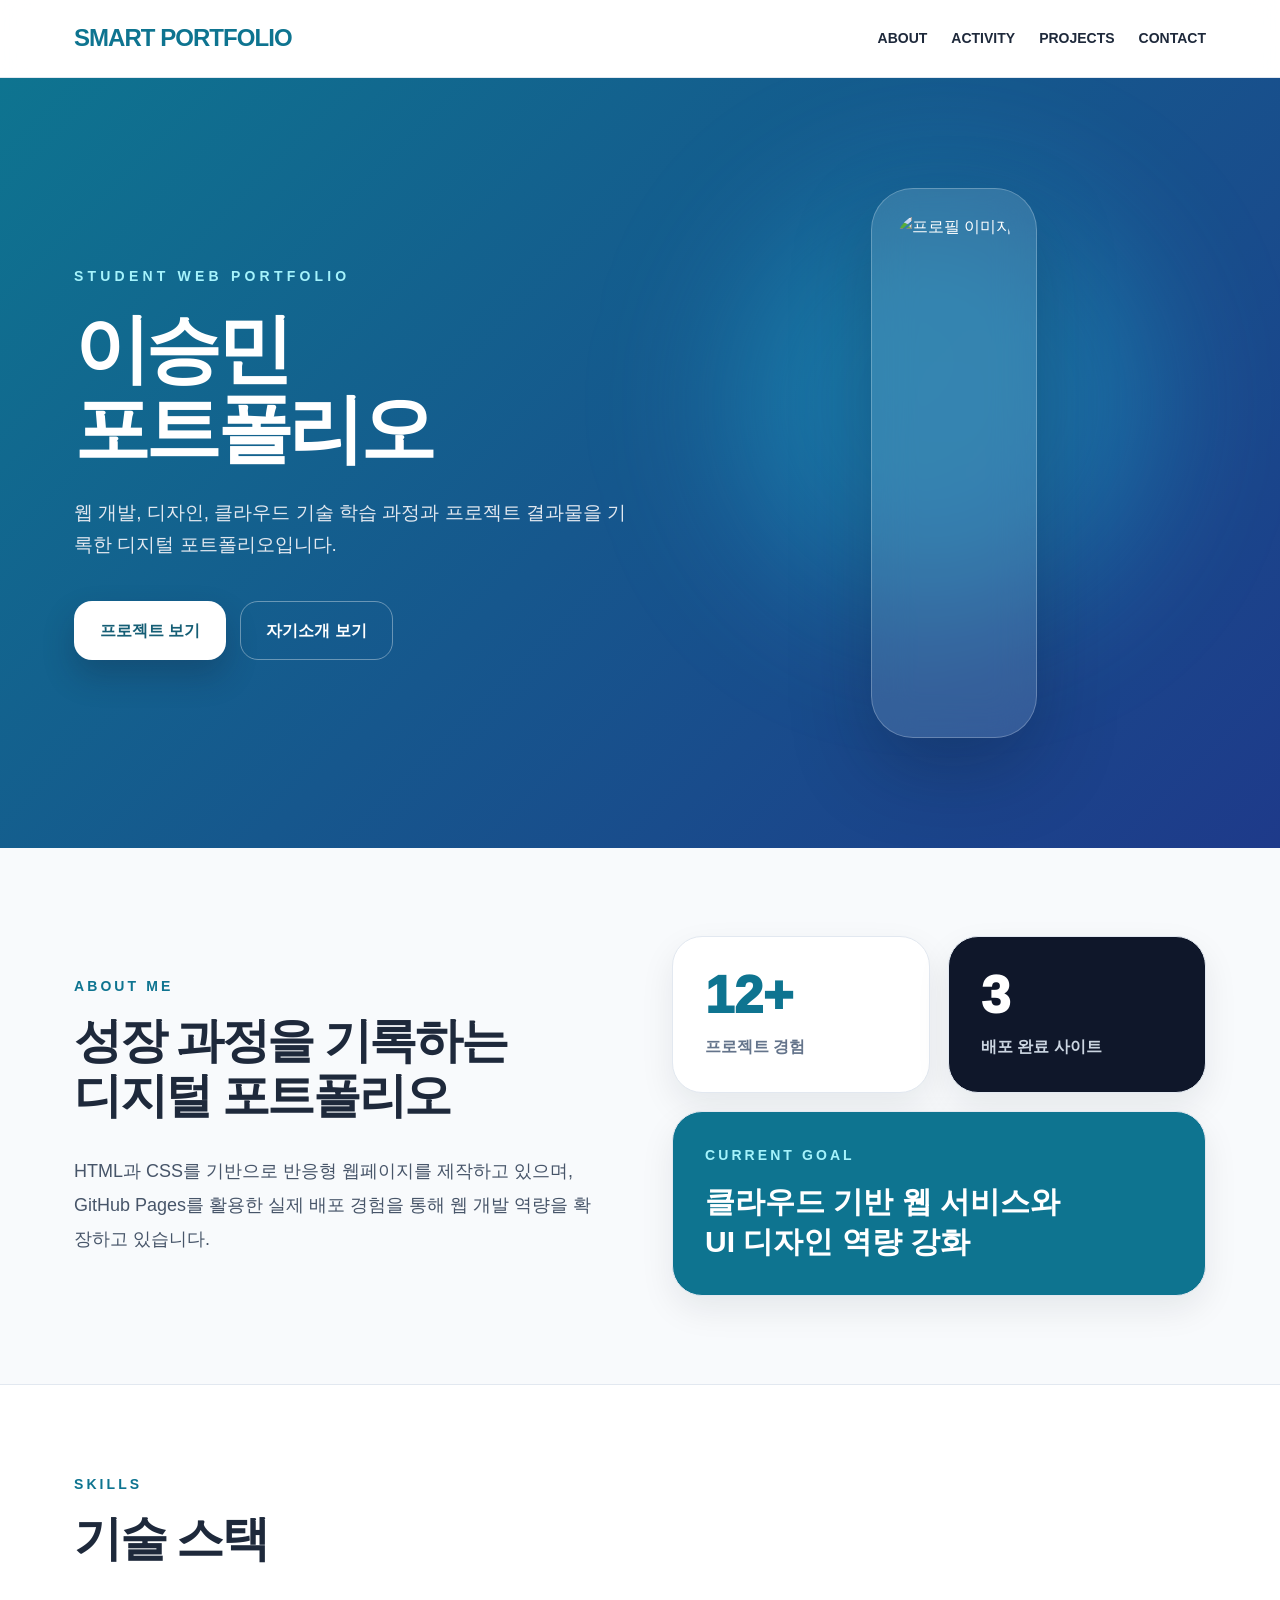
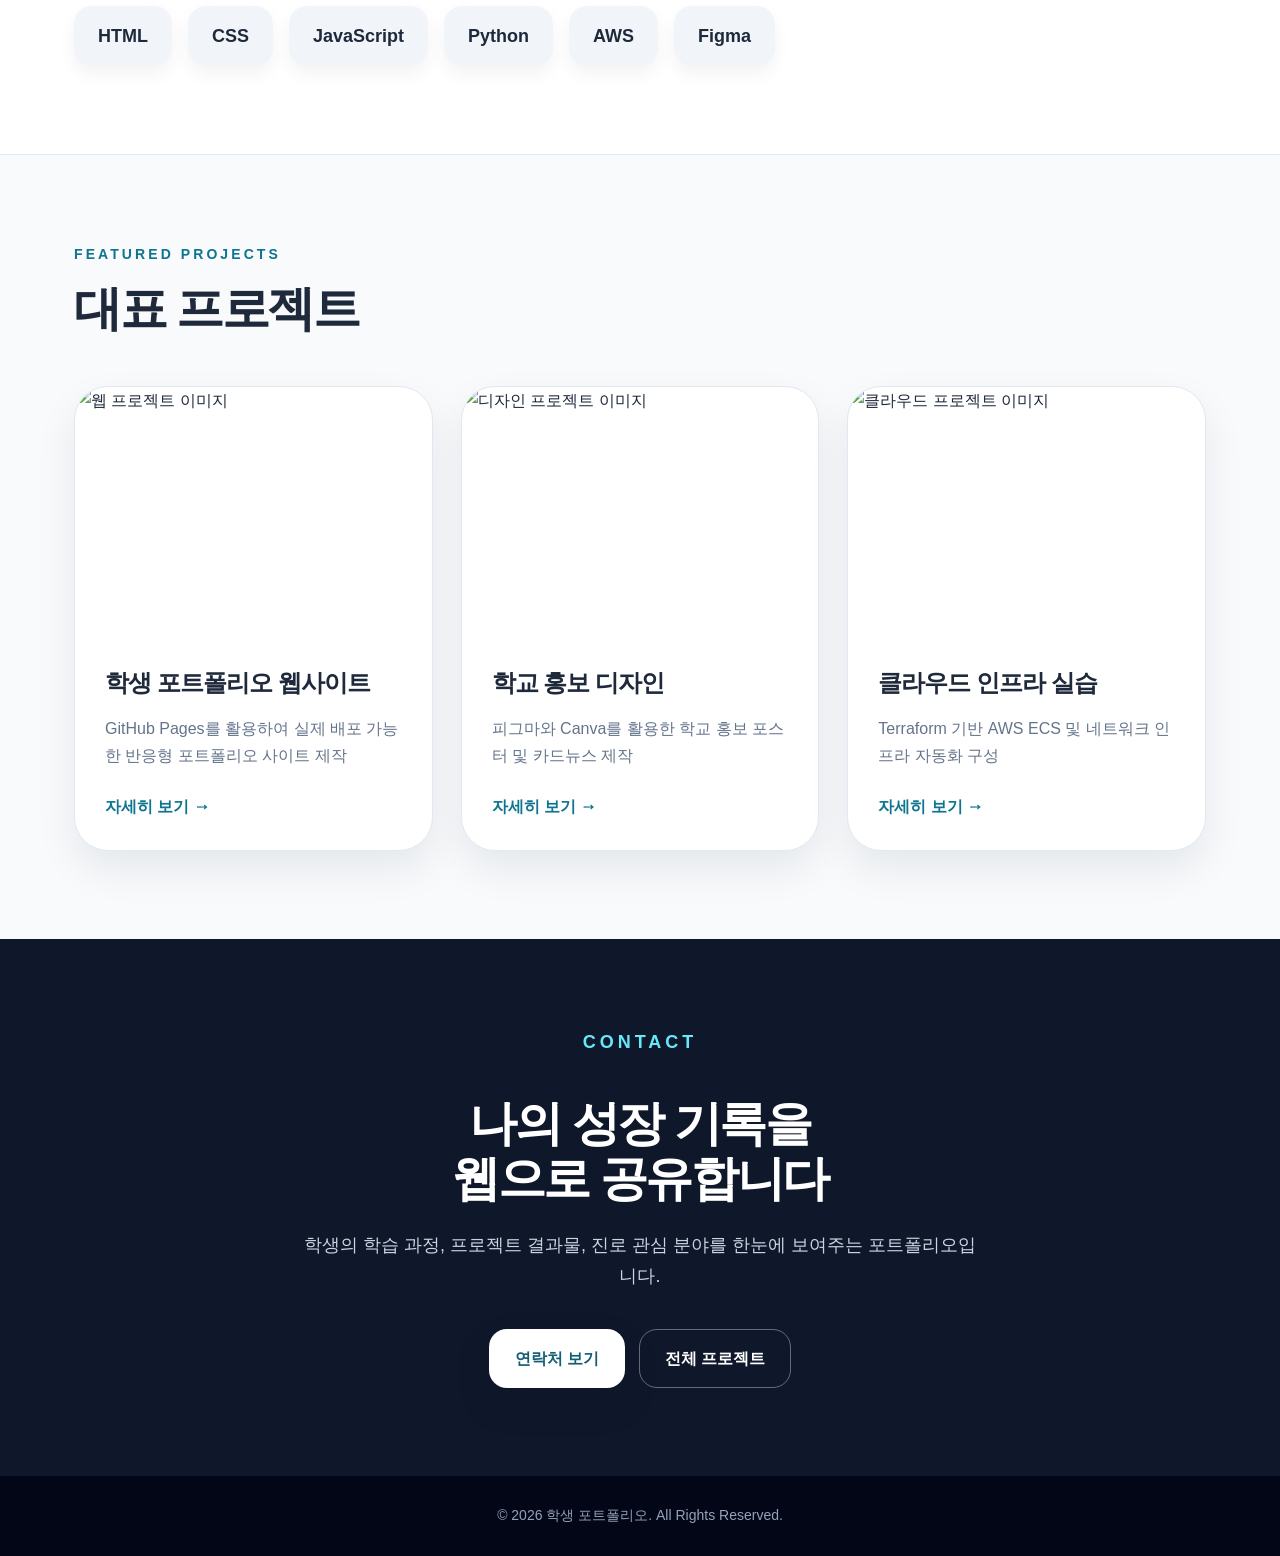
==== index.html @ 723c378a "Add files via upload" ====
<!DOCTYPE html>
<html lang="ko">
<head>
  <meta charset="UTF-8" />
  <meta name="viewport" content="width=device-width, initial-scale=1.0" />
  <title>학생 포트폴리오</title>
  <link rel="stylesheet" href="css/style.css" />
</head>
<body>
  <header>
  <nav class="nav">
    <a href="index.html" class="logo">SMART PORTFOLIO</a>
    <ul class="menu">
      <li><a href="about.html" class="">ABOUT</a></li>
      <li><a href="activity.html" class="">ACTIVITY</a></li>
      <li><a href="projects.html" class="">PROJECTS</a></li>
      <li><a href="contact.html" class="">CONTACT</a></li>
    </ul>
  </nav>
</header>

  <section class="hero">
    <div class="hero-inner">
      <div>
        <p class="eyebrow">Student Web Portfolio</p>
        <h1>이승민<br>포트폴리오</h1>
        <p class="hero-desc">
          웹 개발, 디자인, 클라우드 기술 학습 과정과 프로젝트 결과물을 기록한 디지털 포트폴리오입니다.
        </p>
        <div class="button-group">
          <a href="projects.html" class="btn btn-primary">프로젝트 보기</a>
          <a href="about.html" class="btn btn-secondary">자기소개 보기</a>
        </div>
      </div>
      <div class="hero-card">
        <img src="https://images.unsplash.com/photo-1500648767791-00dcc994a43e?q=80&w=1200&auto=format&fit=crop" alt="프로필 이미지">
      </div>
    </div>
  </section>

  <main>
    <section>
      <div class="about-grid">
        <div>
          <p class="section-kicker">About Me</p>
          <h2 class="section-title">성장 과정을 기록하는<br>디지털 포트폴리오</h2>
          <p class="lead">
            HTML과 CSS를 기반으로 반응형 웹페이지를 제작하고 있으며, GitHub Pages를 활용한 실제 배포 경험을 통해 웹 개발 역량을 확장하고 있습니다.
          </p>
        </div>
        <div class="stat-grid">
          <div class="stat-card">
            <div class="stat-number">12+</div>
            <p class="stat-label">프로젝트 경험</p>
          </div>
          <div class="stat-card dark">
            <div class="stat-number">3</div>
            <p class="stat-label">배포 완료 사이트</p>
          </div>
          <div class="stat-card accent">
            <p class="section-kicker" style="color:#a5f3fc;">Current Goal</p>
            <h3 style="font-size:30px; line-height:1.35;">클라우드 기반 웹 서비스와<br>UI 디자인 역량 강화</h3>
          </div>
        </div>
      </div>
    </section>

    <div class="skills-wrap">
      <div class="skills-inner">
        <p class="section-kicker">Skills</p>
        <h2 class="section-title">기술 스택</h2>
        <div class="skills-list">
          <span class="skill">HTML</span>
          <span class="skill">CSS</span>
          <span class="skill">JavaScript</span>
          <span class="skill">Python</span>
          <span class="skill">AWS</span>
          <span class="skill">Figma</span>
        </div>
      </div>
    </div>

    <section>
      <p class="section-kicker">Featured Projects</p>
      <h2 class="section-title">대표 프로젝트</h2>
      <div class="project-grid">
        <article class="project-card">
          <img src="https://images.unsplash.com/photo-1498050108023-c5249f4df085?q=80&w=1200&auto=format&fit=crop" alt="웹 프로젝트 이미지">
          <div class="project-body">
            <h3>학생 포트폴리오 웹사이트</h3>
            <p>GitHub Pages를 활용하여 실제 배포 가능한 반응형 포트폴리오 사이트 제작</p>
            <a href="projects/project1.html" class="project-link">자세히 보기 →</a>
          </div>
        </article>
        <article class="project-card">
          <img src="https://images.unsplash.com/photo-1516321318423-f06f85e504b3?q=80&w=1200&auto=format&fit=crop" alt="디자인 프로젝트 이미지">
          <div class="project-body">
            <h3>학교 홍보 디자인</h3>
            <p>피그마와 Canva를 활용한 학교 홍보 포스터 및 카드뉴스 제작</p>
            <a href="projects/project2.html" class="project-link">자세히 보기 →</a>
          </div>
        </article>
        <article class="project-card">
          <img src="https://images.unsplash.com/photo-1451187580459-43490279c0fa?q=80&w=1200&auto=format&fit=crop" alt="클라우드 프로젝트 이미지">
          <div class="project-body">
            <h3>클라우드 인프라 실습</h3>
            <p>Terraform 기반 AWS ECS 및 네트워크 인프라 자동화 구성</p>
            <a href="projects/project3.html" class="project-link">자세히 보기 →</a>
          </div>
        </article>
      </div>
    </section>
  </main>

  <div class="contact">
    <div class="contact-inner">
      <p class="section-kicker" style="color:#67e8f9;">Contact</p>
      <h2 class="section-title">나의 성장 기록을<br>웹으로 공유합니다</h2>
      <p>학생의 학습 과정, 프로젝트 결과물, 진로 관심 분야를 한눈에 보여주는 포트폴리오입니다.</p>
      <div class="button-group" style="justify-content:center;">
        <a href="contact.html" class="btn btn-primary">연락처 보기</a>
        <a href="projects.html" class="btn btn-secondary">전체 프로젝트</a>
      </div>
    </div>
  </div>

  <footer>
  © 2026 학생 포트폴리오. All Rights Reserved.
</footer>
</body>
</html>
---- css/style.css ----
* {
  box-sizing: border-box;
  margin: 0;
  padding: 0;
}

html {
  scroll-behavior: smooth;
}

body {
  font-family: "Noto Sans KR", "Pretendard", Arial, sans-serif;
  background: #f8fafc;
  color: #1e293b;
  line-height: 1.7;
}

a {
  color: inherit;
  text-decoration: none;
}

img {
  display: block;
  width: 100%;
}

header {
  position: sticky;
  top: 0;
  z-index: 50;
  background: rgba(255, 255, 255, 0.88);
  backdrop-filter: blur(14px);
  border-bottom: 1px solid #e2e8f0;
}

.nav {
  max-width: 1180px;
  margin: 0 auto;
  padding: 18px 24px;
  display: flex;
  justify-content: space-between;
  align-items: center;
  gap: 24px;
}

.logo {
  font-size: 24px;
  font-weight: 900;
  color: #0e7490;
  letter-spacing: -0.04em;
}

.menu {
  display: flex;
  gap: 24px;
  list-style: none;
  font-size: 14px;
  font-weight: 800;
}

.menu a:hover,
.menu a.active {
  color: #0e7490;
}

.hero {
  position: relative;
  overflow: hidden;
  background: linear-gradient(135deg, #0e7490, #1e3a8a);
  color: white;
}

.hero::before {
  content: "";
  position: absolute;
  width: 420px;
  height: 420px;
  border-radius: 999px;
  background: rgba(34, 211, 238, 0.28);
  filter: blur(70px);
  right: 10%;
  top: 15%;
}

.hero-inner {
  position: relative;
  max-width: 1180px;
  margin: 0 auto;
  padding: 110px 24px;
  display: grid;
  grid-template-columns: 1.05fr 0.95fr;
  gap: 72px;
  align-items: center;
}

.eyebrow {
  color: #a5f3fc;
  text-transform: uppercase;
  letter-spacing: 0.3em;
  font-size: 14px;
  font-weight: 800;
  margin-bottom: 20px;
}

.hero h1 {
  font-size: clamp(44px, 7vw, 76px);
  line-height: 1.05;
  font-weight: 950;
  letter-spacing: -0.06em;
  margin-bottom: 28px;
}

.hero-desc {
  max-width: 560px;
  color: #e2e8f0;
  font-size: 19px;
  margin-bottom: 40px;
}

.button-group {
  display: flex;
  flex-wrap: wrap;
  gap: 14px;
}

.btn {
  display: inline-flex;
  align-items: center;
  justify-content: center;
  padding: 15px 25px;
  border-radius: 18px;
  font-weight: 900;
  transition: 0.25s ease;
  border: 1px solid transparent;
}

.btn-primary {
  background: white;
  color: #155e75;
  box-shadow: 0 16px 32px rgba(15, 23, 42, 0.24);
}

.btn-dark {
  background: #0f172a;
  color: white;
}

.btn-secondary {
  border-color: rgba(255, 255, 255, 0.36);
  color: white;
}

.btn-outline {
  border-color: #cbd5e1;
  color: #334155;
  background: white;
}

.btn:hover {
  transform: translateY(-3px);
}

.hero-card {
  position: relative;
  max-width: 430px;
  margin: 0 auto;
  padding: 24px;
  border-radius: 42px;
  background: rgba(255, 255, 255, 0.12);
  border: 1px solid rgba(255, 255, 255, 0.24);
  backdrop-filter: blur(20px);
  box-shadow: 0 30px 80px rgba(15, 23, 42, 0.28);
}

.hero-card img {
  height: 500px;
  object-fit: cover;
  border-radius: 30px;
}

.page-title {
  background: linear-gradient(135deg, #0e7490, #1e3a8a);
  color: white;
}

.page-title-inner {
  max-width: 1180px;
  margin: 0 auto;
  padding: 72px 24px;
}

.page-title h1 {
  font-size: clamp(38px, 5vw, 60px);
  font-weight: 950;
  letter-spacing: -0.05em;
  margin-bottom: 16px;
}

.page-title p {
  color: #dbeafe;
  font-size: 18px;
}

main section,
.section {
  max-width: 1180px;
  margin: 0 auto;
  padding: 88px 24px;
}

.section-kicker {
  color: #0e7490;
  text-transform: uppercase;
  letter-spacing: 0.22em;
  font-size: 14px;
  font-weight: 900;
  margin-bottom: 14px;
}

.section-title {
  font-size: clamp(32px, 4vw, 48px);
  font-weight: 950;
  line-height: 1.15;
  letter-spacing: -0.05em;
  margin-bottom: 30px;
}

.lead {
  color: #475569;
  font-size: 18px;
  line-height: 1.9;
}

.about-grid,
.two-grid {
  display: grid;
  grid-template-columns: 1fr 1fr;
  gap: 64px;
  align-items: center;
}

.card {
  background: white;
  border: 1px solid #e2e8f0;
  border-radius: 30px;
  padding: 32px;
  box-shadow: 0 14px 34px rgba(15, 23, 42, 0.08);
}

.stat-grid {
  display: grid;
  grid-template-columns: 1fr 1fr;
  gap: 18px;
}

.stat-card {
  padding: 32px;
  border-radius: 30px;
  background: white;
  border: 1px solid #e2e8f0;
  box-shadow: 0 14px 34px rgba(15, 23, 42, 0.08);
}

.stat-card.dark {
  background: #0f172a;
  color: white;
}

.stat-card.accent {
  grid-column: 1 / -1;
  background: #0e7490;
  color: white;
}

.stat-number {
  font-size: 52px;
  line-height: 1;
  font-weight: 950;
  color: #0e7490;
  margin-bottom: 12px;
}

.stat-card.dark .stat-number,
.stat-card.accent .stat-number {
  color: white;
}

.stat-label {
  color: #64748b;
  font-weight: 800;
}

.stat-card.dark .stat-label,
.stat-card.accent .stat-label {
  color: #cbd5e1;
}

.skills-wrap {
  max-width: none;
  background: white;
  border-top: 1px solid #e2e8f0;
  border-bottom: 1px solid #e2e8f0;
}

.skills-inner {
  max-width: 1180px;
  margin: 0 auto;
  padding: 88px 24px;
}

.skills-list {
  display: flex;
  flex-wrap: wrap;
  gap: 16px;
  margin-top: 40px;
}

.skill {
  padding: 15px 24px;
  border-radius: 18px;
  background: #f1f5f9;
  color: #1e293b;
  font-size: 18px;
  font-weight: 900;
  box-shadow: 0 8px 18px rgba(15, 23, 42, 0.05);
  transition: 0.25s ease;
}

.skill:hover {
  background: #0e7490;
  color: white;
  transform: translateY(-3px);
}

.project-grid,
.activity-grid {
  display: grid;
  grid-template-columns: repeat(3, 1fr);
  gap: 28px;
  margin-top: 50px;
}

.project-card {
  overflow: hidden;
  border-radius: 34px;
  background: white;
  border: 1px solid #e2e8f0;
  box-shadow: 0 18px 40px rgba(15, 23, 42, 0.08);
  transition: 0.3s ease;
}

.project-card:hover {
  transform: translateY(-8px);
  box-shadow: 0 28px 60px rgba(15, 23, 42, 0.14);
}

.project-card img {
  height: 250px;
  object-fit: cover;
}

.project-body {
  padding: 30px;
}

.project-body h3,
.card h3 {
  font-size: 24px;
  line-height: 1.3;
  letter-spacing: -0.04em;
  margin-bottom: 16px;
}

.project-body p,
.card p {
  color: #64748b;
  margin-bottom: 24px;
}

.project-link {
  color: #0e7490;
  font-weight: 950;
}

.info-list {
  display: grid;
  gap: 14px;
  margin-top: 24px;
}

.info-item {
  display: flex;
  justify-content: space-between;
  gap: 16px;
  padding-bottom: 14px;
  border-bottom: 1px solid #e2e8f0;
}

.info-item strong {
  color: #0e7490;
  min-width: 110px;
}

.timeline {
  display: grid;
  gap: 18px;
  margin-top: 40px;
}

.timeline-item {
  background: white;
  border-left: 6px solid #0e7490;
  border-radius: 22px;
  padding: 26px;
  border-top: 1px solid #e2e8f0;
  border-right: 1px solid #e2e8f0;
  border-bottom: 1px solid #e2e8f0;
  box-shadow: 0 12px 28px rgba(15, 23, 42, 0.06);
}

.timeline-item span {
  display: inline-block;
  color: #0e7490;
  font-weight: 900;
  margin-bottom: 8px;
}

.detail-image {
  border-radius: 34px;
  overflow: hidden;
  box-shadow: 0 20px 46px rgba(15, 23, 42, 0.12);
}

.detail-image img {
  height: 420px;
  object-fit: cover;
}

.badge-list {
  display: flex;
  flex-wrap: wrap;
  gap: 10px;
  margin: 22px 0;
}

.badge {
  background: #e0f2fe;
  color: #075985;
  border-radius: 999px;
  padding: 8px 14px;
  font-weight: 900;
  font-size: 14px;
}

.contact {
  max-width: none;
  background: #0f172a;
  color: white;
}

.contact-inner {
  max-width: 1180px;
  margin: 0 auto;
  padding: 88px 24px;
  text-align: center;
}

.contact .section-title {
  margin-bottom: 24px;
}

.contact p {
  color: #cbd5e1;
  max-width: 680px;
  margin: 0 auto 38px;
  font-size: 18px;
}

footer {
  background: #020617;
  color: #94a3b8;
  text-align: center;
  padding: 28px 16px;
  font-size: 14px;
}

@media (max-width: 900px) {
  .hero-inner,
  .about-grid,
  .two-grid,
  .project-grid,
  .activity-grid {
    grid-template-columns: 1fr;
  }

  .hero-inner {
    padding: 80px 24px;
  }

  .hero-card img {
    height: 420px;
  }

  .menu {
    gap: 14px;
    flex-wrap: wrap;
    justify-content: flex-end;
  }
}

@media (max-width: 560px) {
  .nav {
    align-items: flex-start;
    flex-direction: column;
  }

  .menu {
    justify-content: flex-start;
  }

  .hero-inner,
  main section,
  .section,
  .skills-inner,
  .contact-inner,
  .page-title-inner {
    padding-left: 18px;
    padding-right: 18px;
  }

  .hero-card img,
  .detail-image img {
    height: 340px;
  }

  .stat-grid {
    grid-template-columns: 1fr;
  }

  .stat-card.accent {
    grid-column: auto;
  }

  .info-item {
    flex-direction: column;
    gap: 4px;
  }
}
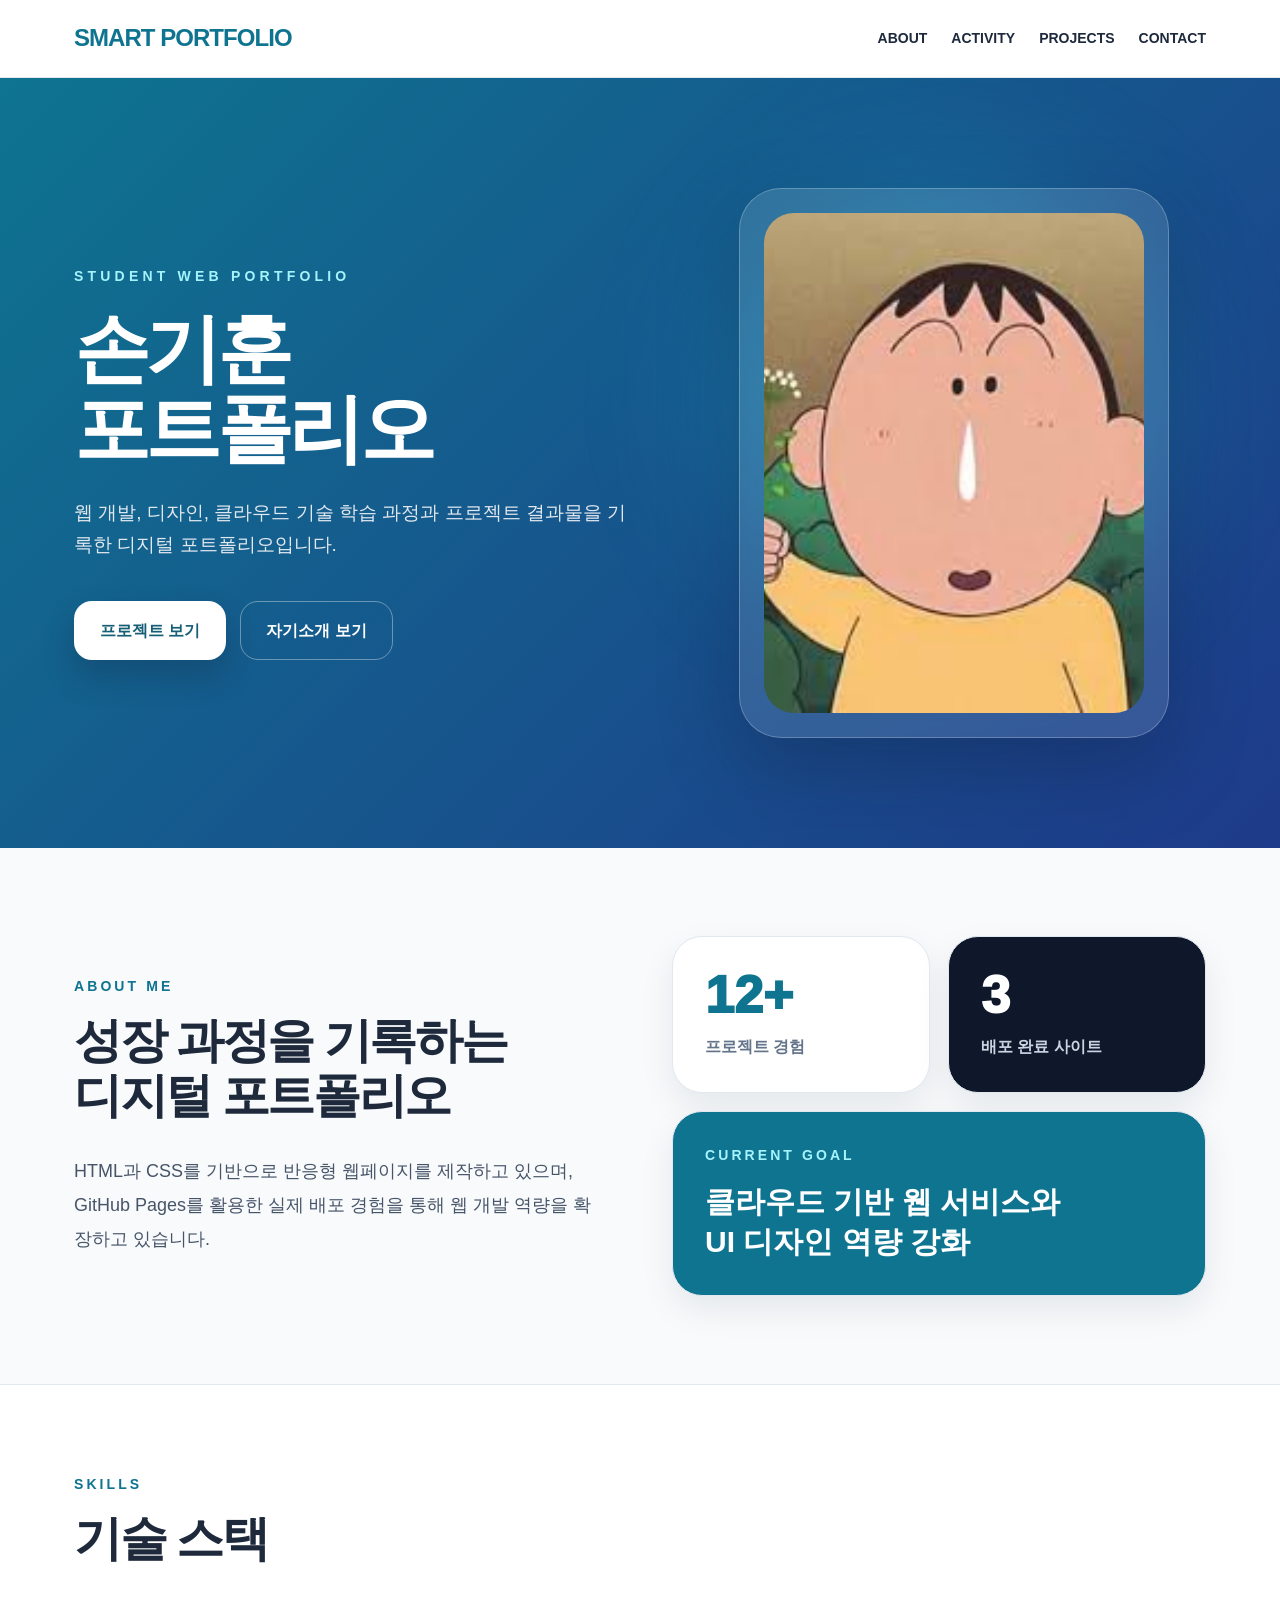
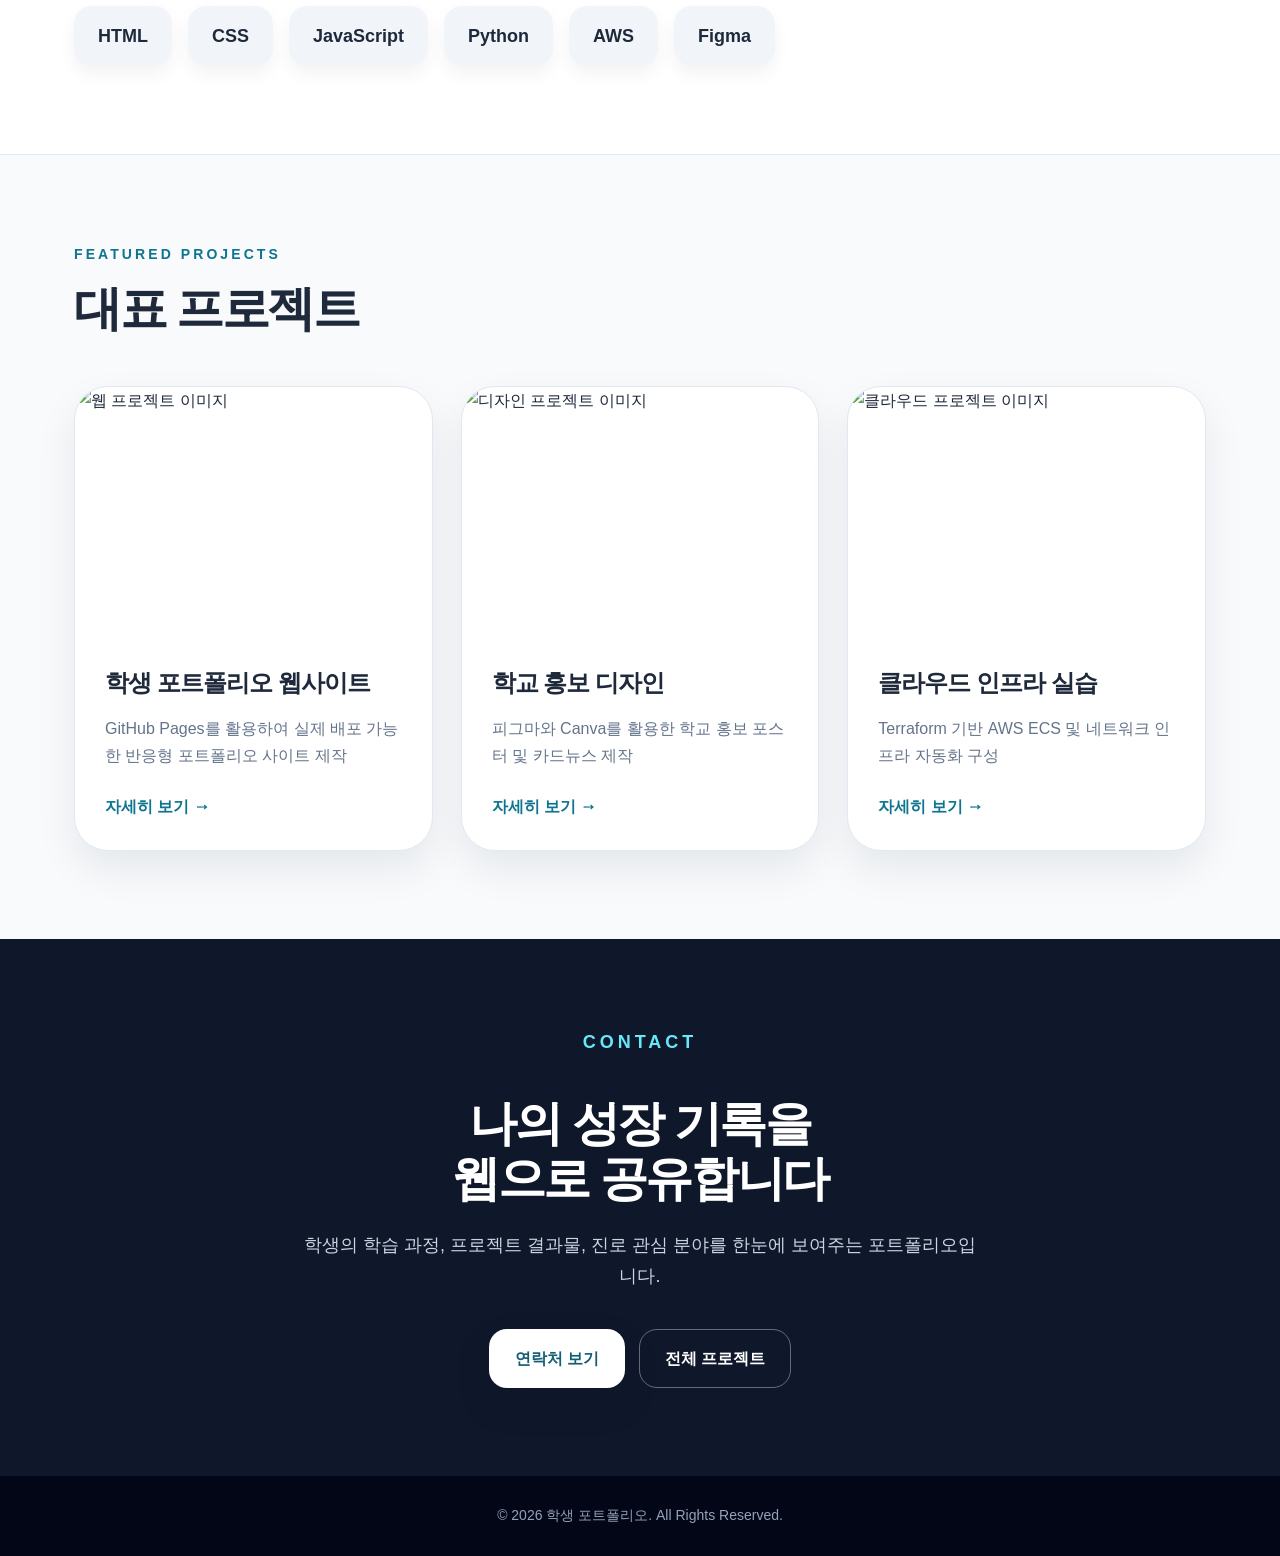
==== commit 49ab13ae: "Add files via upload" ====
--- a/index.html
+++ b/index.html
@@ -3,7 +3,7 @@
 <head>
   <meta charset="UTF-8" />
   <meta name="viewport" content="width=device-width, initial-scale=1.0" />
-  <title>학생 포트폴리오</title>
+  <title>나만의 포트폴리오</title>
   <link rel="stylesheet" href="css/style.css" />
 </head>
 <body>
@@ -23,7 +23,7 @@
     <div class="hero-inner">
       <div>
         <p class="eyebrow">Student Web Portfolio</p>
-        <h1>이승민<br>포트폴리오</h1>
+        <h1>손기훈<br>포트폴리오</h1>
         <p class="hero-desc">
           웹 개발, 디자인, 클라우드 기술 학습 과정과 프로젝트 결과물을 기록한 디지털 포트폴리오입니다.
         </p>
@@ -33,7 +33,7 @@
         </div>
       </div>
       <div class="hero-card">
-        <img src="https://images.unsplash.com/photo-1500648767791-00dcc994a43e?q=80&w=1200&auto=format&fit=crop" alt="프로필 이미지">
+        <img src="images/download.jpg" alt="프로필 이미지">
       </div>
     </div>
   </section>
